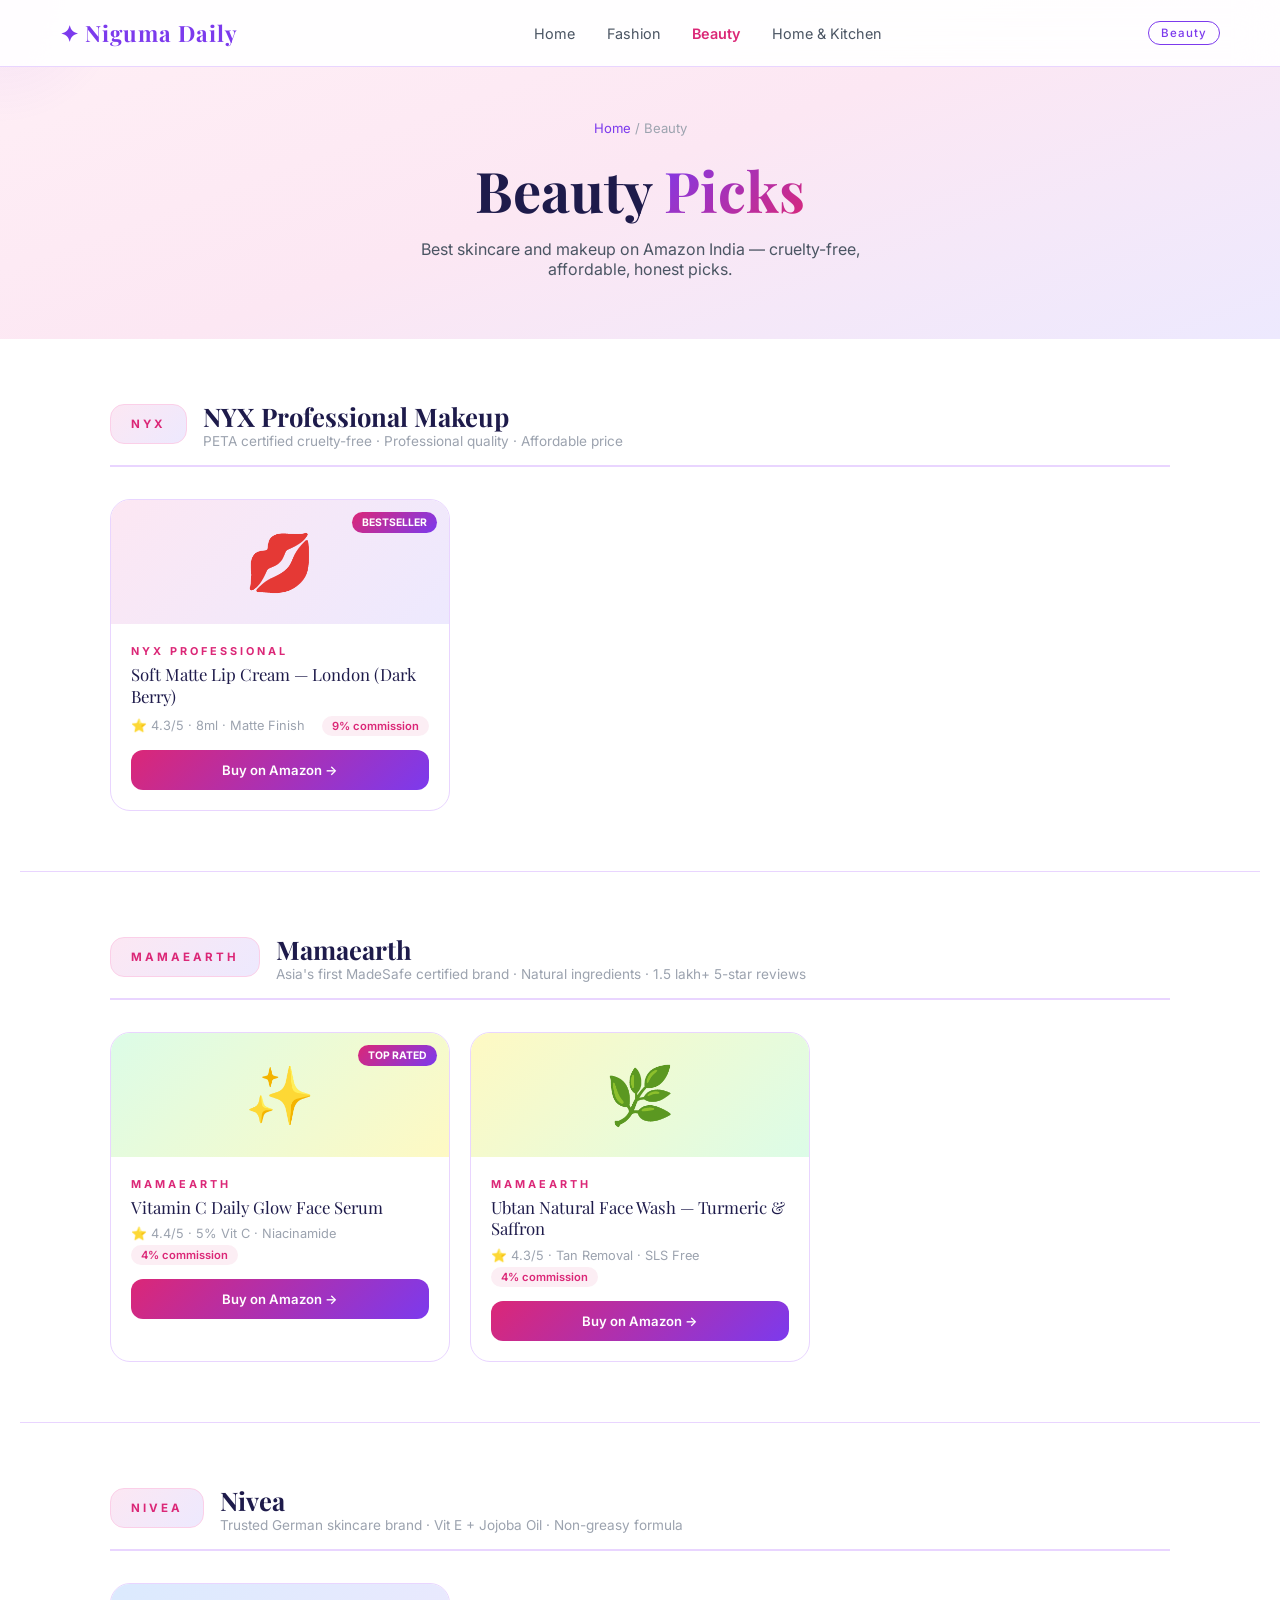
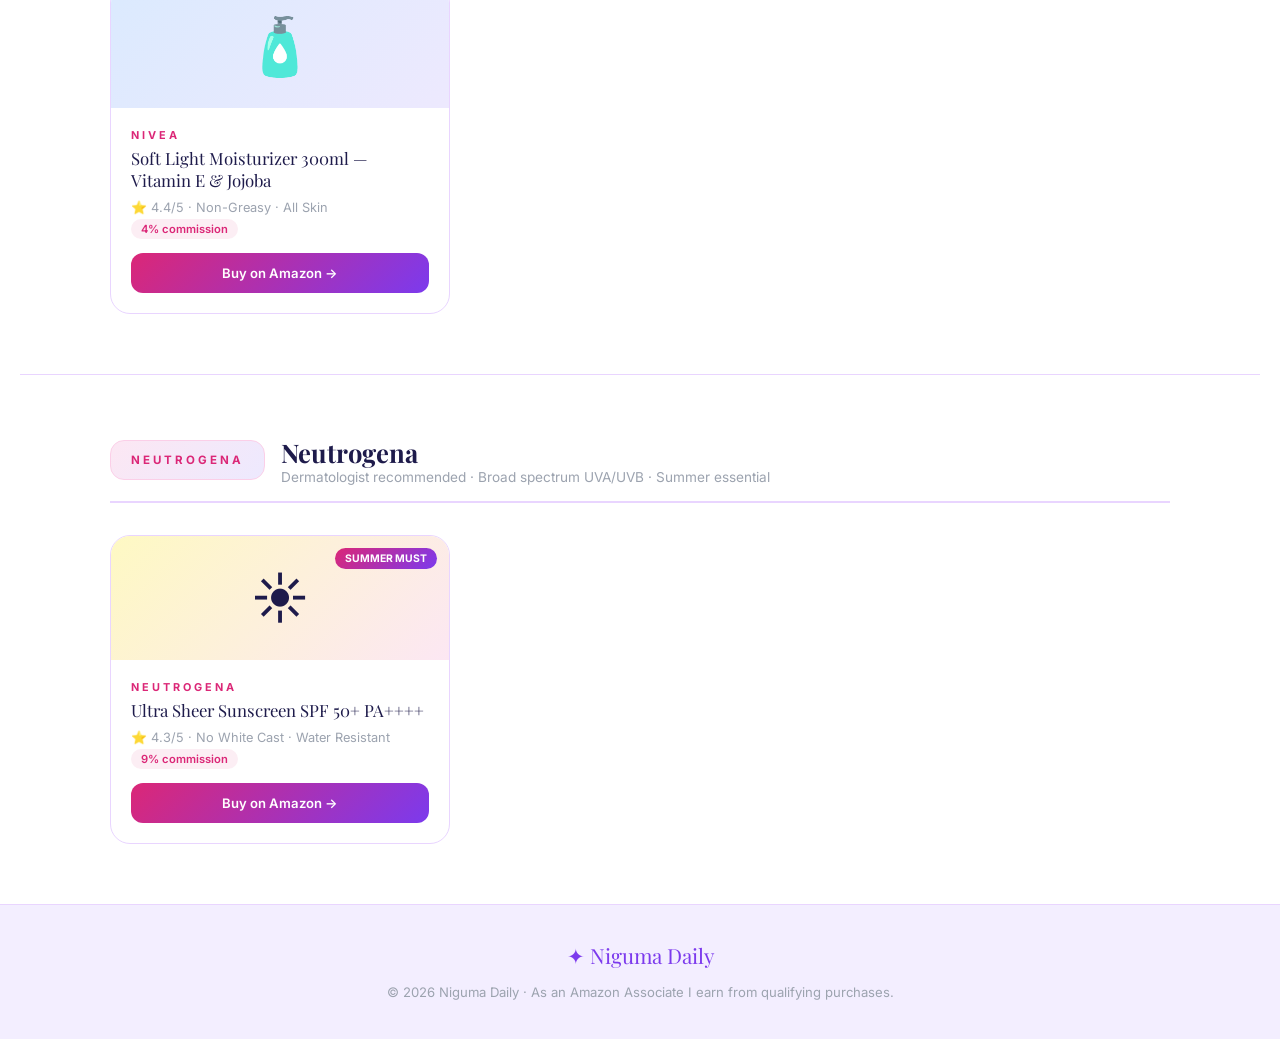
==== beauty.html @ 73a8479a "Complete website rebuild: Fashion, Beauty, Home & Kitchen categories with 15 affiliate products" ====
<!DOCTYPE html>
<html lang="en">
<head>
    <meta charset="UTF-8">
    <meta name="viewport" content="width=device-width, initial-scale=1.0">
    <title>Beauty Picks — NYX, Mamaearth, Nivea | Niguma Daily</title>
    <meta name="description" content="Best beauty products on Amazon India — NYX, Mamaearth, Nivea, Neutrogena. Honest reviews by Niguma.">
    <link href="https://fonts.googleapis.com/css2?family=Playfair+Display:ital,wght@0,400;0,700;1,400&family=Inter:wght@300;400;500;600&display=swap" rel="stylesheet">
    <link rel="stylesheet" href="./style.css">
    <style>
        .page-hero { background:linear-gradient(160deg,#fff0f6,#fce7f3,#ede9fe); padding:120px 60px 60px; text-align:center; }
        .page-hero h1 { font-family:'Playfair Display',serif; font-size:clamp(2rem,5vw,3.5rem); color:var(--text); margin:12px 0; }
        .page-hero p { color:var(--text-mid); font-size:1rem; max-width:500px; margin:0 auto; }
        .breadcrumb { color:var(--text-light); font-size:0.82rem; margin-bottom:16px; }
        .breadcrumb a { color:var(--purple); text-decoration:none; }
        .brand-section { max-width:1100px; margin:0 auto; padding:60px 20px; }
        .brand-header { display:flex; align-items:center; gap:16px; margin-bottom:32px; padding-bottom:16px; border-bottom:2px solid var(--border); }
        .brand-logo { background:linear-gradient(135deg,#fce7f3,var(--purple-light)); border:1.5px solid #fbcfe8; border-radius:14px; padding:12px 20px; font-size:0.72rem; letter-spacing:3px; color:var(--pink); font-weight:700; }
        .brand-info h2 { font-family:'Playfair Display',serif; font-size:1.6rem; color:var(--text); }
        .brand-info p { color:var(--text-light); font-size:0.85rem; }
        .products-grid { display:grid; grid-template-columns:repeat(auto-fill,minmax(260px,1fr)); gap:20px; }
        .prod-card { background:#fff; border:1.5px solid var(--border); border-radius:20px; overflow:hidden; transition:all 0.3s; }
        .prod-card:hover { transform:translateY(-5px); box-shadow:0 12px 36px rgba(219,39,119,0.1); border-color:var(--pink); }
        .pc-img { padding:28px; text-align:center; background:linear-gradient(135deg,#fce7f3,var(--purple-light)); position:relative; }
        .pc-emoji { font-size:3.5rem; display:block; }
        .pc-badge { position:absolute; top:12px; right:12px; background:linear-gradient(135deg,var(--pink),var(--purple)); color:#fff; font-size:0.65rem; padding:4px 10px; border-radius:50px; font-weight:700; }
        .pc-body { padding:20px; }
        .pc-brand { font-size:0.68rem; letter-spacing:3px; color:var(--pink); font-weight:700; margin-bottom:6px; }
        .pc-name { font-family:'Playfair Display',serif; font-size:1.05rem; color:var(--text); margin-bottom:8px; line-height:1.3; }
        .pc-meta { display:flex; justify-content:space-between; align-items:center; margin-bottom:14px; flex-wrap:wrap; gap:4px; }
        .pc-rating { font-size:0.8rem; color:var(--text-light); }
        .pc-commission { background:rgba(219,39,119,0.08); color:var(--pink); font-size:0.7rem; padding:3px 10px; border-radius:50px; font-weight:600; }
        .pc-buy { display:block; background:linear-gradient(135deg,var(--pink),var(--purple)); color:#fff; padding:12px; border-radius:12px; text-decoration:none; font-size:0.82rem; font-weight:600; text-align:center; }
        .divider { border:none; border-top:1px solid var(--border); margin:0 20px; }
        @media(max-width:768px) { .page-hero{padding:100px 20px 40px;} .brand-section{padding:40px 16px;} .products-grid{grid-template-columns:1fr 1fr; gap:12px;} .pc-img{padding:20px;} .pc-body{padding:14px;} }
        @media(max-width:400px) { .products-grid{grid-template-columns:1fr;} }
    </style>
</head>
<body>
<div class="cursor-glow" id="cursorGlow"></div>
<nav class="navbar" id="navbar">
    <div class="nav-logo">✦ Niguma Daily</div>
    <div class="nav-links">
        <a href="./index.html">Home</a>
        <a href="./fashion.html">Fashion</a>
        <a href="./beauty.html" style="color:var(--pink);font-weight:600;">Beauty</a>
        <a href="./home.html">Home & Kitchen</a>
    </div>
    <div class="nav-tag">Beauty</div>
</nav>

<div class="page-hero">
    <div class="breadcrumb"><a href="./index.html">Home</a> / Beauty</div>
    <h1>Beauty <span class="gradient-text">Picks</span></h1>
    <p>Best skincare and makeup on Amazon India — cruelty-free, affordable, honest picks.</p>
</div>

<!-- NYX -->
<div id="nyx" class="brand-section">
    <div class="brand-header">
        <div class="brand-logo">NYX</div>
        <div class="brand-info">
            <h2>NYX Professional Makeup</h2>
            <p>PETA certified cruelty-free · Professional quality · Affordable price</p>
        </div>
    </div>
    <div class="products-grid">
        <div class="prod-card">
            <div class="pc-img"><span class="pc-emoji">💋</span><span class="pc-badge">BESTSELLER</span></div>
            <div class="pc-body">
                <div class="pc-brand">NYX PROFESSIONAL</div>
                <div class="pc-name">Soft Matte Lip Cream — London (Dark Berry)</div>
                <div class="pc-meta"><span class="pc-rating">⭐ 4.3/5 · 8ml · Matte Finish</span><span class="pc-commission">9% commission</span></div>
                <a href="https://www.amazon.in/dp/B004LXHEX8?tag=animesh03d5-21" target="_blank" rel="nofollow" class="pc-buy">Buy on Amazon →</a>
            </div>
        </div>
    </div>
</div>

<hr class="divider">

<!-- MAMAEARTH -->
<div id="mamaearth" class="brand-section">
    <div class="brand-header">
        <div class="brand-logo">MAMAEARTH</div>
        <div class="brand-info">
            <h2>Mamaearth</h2>
            <p>Asia's first MadeSafe certified brand · Natural ingredients · 1.5 lakh+ 5-star reviews</p>
        </div>
    </div>
    <div class="products-grid">
        <div class="prod-card">
            <div class="pc-img" style="background:linear-gradient(135deg,#dcfce7,#fef9c3);"><span class="pc-emoji">✨</span><span class="pc-badge">TOP RATED</span></div>
            <div class="pc-body">
                <div class="pc-brand">MAMAEARTH</div>
                <div class="pc-name">Vitamin C Daily Glow Face Serum</div>
                <div class="pc-meta"><span class="pc-rating">⭐ 4.4/5 · 5% Vit C · Niacinamide</span><span class="pc-commission">4% commission</span></div>
                <a href="https://www.amazon.in/dp/B0BSQC8H7J?tag=animesh03d5-21" target="_blank" rel="nofollow" class="pc-buy">Buy on Amazon →</a>
            </div>
        </div>
        <div class="prod-card">
            <div class="pc-img" style="background:linear-gradient(135deg,#fef9c3,#dcfce7);"><span class="pc-emoji">🌿</span></div>
            <div class="pc-body">
                <div class="pc-brand">MAMAEARTH</div>
                <div class="pc-name">Ubtan Natural Face Wash — Turmeric & Saffron</div>
                <div class="pc-meta"><span class="pc-rating">⭐ 4.3/5 · Tan Removal · SLS Free</span><span class="pc-commission">4% commission</span></div>
                <a href="https://www.amazon.in/dp/B07FPV716J?tag=animesh03d5-21" target="_blank" rel="nofollow" class="pc-buy">Buy on Amazon →</a>
            </div>
        </div>
    </div>
</div>

<hr class="divider">

<!-- NIVEA -->
<div id="nivea" class="brand-section">
    <div class="brand-header">
        <div class="brand-logo">NIVEA</div>
        <div class="brand-info">
            <h2>Nivea</h2>
            <p>Trusted German skincare brand · Vit E + Jojoba Oil · Non-greasy formula</p>
        </div>
    </div>
    <div class="products-grid">
        <div class="prod-card">
            <div class="pc-img" style="background:linear-gradient(135deg,#dbeafe,#ede9fe);"><span class="pc-emoji">🧴</span></div>
            <div class="pc-body">
                <div class="pc-brand">NIVEA</div>
                <div class="pc-name">Soft Light Moisturizer 300ml — Vitamin E & Jojoba</div>
                <div class="pc-meta"><span class="pc-rating">⭐ 4.4/5 · Non-Greasy · All Skin</span><span class="pc-commission">4% commission</span></div>
                <a href="https://www.amazon.in/dp/B003ET0D2O?tag=animesh03d5-21" target="_blank" rel="nofollow" class="pc-buy">Buy on Amazon →</a>
            </div>
        </div>
    </div>
</div>

<hr class="divider">

<!-- NEUTROGENA -->
<div id="neutrogena" class="brand-section">
    <div class="brand-header">
        <div class="brand-logo">NEUTROGENA</div>
        <div class="brand-info">
            <h2>Neutrogena</h2>
            <p>Dermatologist recommended · Broad spectrum UVA/UVB · Summer essential</p>
        </div>
    </div>
    <div class="products-grid">
        <div class="prod-card">
            <div class="pc-img" style="background:linear-gradient(135deg,#fef9c3,#fce7f3);"><span class="pc-emoji">☀️</span><span class="pc-badge">SUMMER MUST</span></div>
            <div class="pc-body">
                <div class="pc-brand">NEUTROGENA</div>
                <div class="pc-name">Ultra Sheer Sunscreen SPF 50+ PA++++</div>
                <div class="pc-meta"><span class="pc-rating">⭐ 4.3/5 · No White Cast · Water Resistant</span><span class="pc-commission">9% commission</span></div>
                <a href="https://www.amazon.in/dp/B082PFY9S7?tag=animesh03d5-21" target="_blank" rel="nofollow" class="pc-buy">Buy on Amazon →</a>
            </div>
        </div>
    </div>
</div>

<footer>
    <div class="footer-logo">✦ Niguma Daily</div>
    <p>© 2026 Niguma Daily · As an Amazon Associate I earn from qualifying purchases.</p>
</footer>
<script src="./script.js"></script>
</body>
</html>
---- style.css ----
/* ===== NIGUMA DAILY — LIGHT THEME + MOBILE OPTIMIZED ===== */
@import url('https://fonts.googleapis.com/css2?family=Playfair+Display:ital,wght@0,400;0,700;1,400&family=Inter:wght@300;400;500;600&display=swap');

* { margin: 0; padding: 0; box-sizing: border-box; }

:root {
    --purple: #7c3aed;
    --purple-mid: #9333ea;
    --purple-light: #ede9fe;
    --pink: #db2777;
    --bg: #ffffff;
    --bg2: #faf8ff;
    --bg3: #f3eeff;
    --text: #1e1b4b;
    --text-mid: #4b5563;
    --text-light: #9ca3af;
    --border: #e9d5ff;
    --shadow: rgba(124,58,237,0.1);
}

html { scroll-behavior: smooth; }

body {
    font-family: 'Inter', sans-serif;
    background: var(--bg);
    color: var(--text);
    overflow-x: hidden;
}

/* ===== NAVBAR ===== */
.navbar {
    display: flex; align-items: center; justify-content: space-between;
    padding: 18px 60px;
    position: fixed; top: 0; left: 0; right: 0; z-index: 1000;
    background: rgba(255,255,255,0.92);
    backdrop-filter: blur(20px);
    border-bottom: 1px solid var(--border);
    transition: all 0.3s;
}
.navbar.scrolled { padding: 12px 60px; box-shadow: 0 4px 20px var(--shadow); }

.nav-logo {
    font-family: 'Playfair Display', serif;
    font-size: 1.4rem; color: var(--purple);
    letter-spacing: 1px; font-weight: 700;
}

.nav-links a {
    color: var(--text-mid); text-decoration: none;
    margin-left: 28px; font-size: 0.9rem;
    transition: color 0.2s;
}
.nav-links a:hover { color: var(--purple); }

.nav-tag {
    font-size: 0.72rem; color: var(--purple);
    border: 1px solid var(--purple);
    padding: 4px 12px; border-radius: 50px;
    letter-spacing: 1px; font-weight: 500;
}

/* ===== HERO ===== */
.hero {
    min-height: 100vh;
    display: flex; align-items: center; justify-content: center;
    text-align: center; position: relative; overflow: hidden;
    background: linear-gradient(160deg, #faf8ff 0%, #f3eeff 50%, #fce7f3 100%);
    padding: 100px 20px 60px;
}

.hero-bg-orb { position: absolute; border-radius: 50%; filter: blur(80px); pointer-events: none; }
.orb1 { width: 400px; height: 400px; background: rgba(124,58,237,0.12); top: -50px; left: -100px; }
.orb2 { width: 350px; height: 350px; background: rgba(219,39,119,0.08); bottom: 0; right: -80px; }
.orb3 { width: 250px; height: 250px; background: rgba(167,139,250,0.1); top: 30%; left: 50%; transform: translateX(-50%); }

.hero-content { position: relative; z-index: 1; max-width: 700px; }

.hero-badge {
    display: inline-block;
    background: rgba(124,58,237,0.1);
    border: 1px solid rgba(124,58,237,0.25);
    color: var(--purple); font-size: 0.78rem;
    padding: 6px 18px; border-radius: 50px;
    letter-spacing: 2px; margin-bottom: 24px;
    font-weight: 500;
}

.hero-title {
    font-family: 'Playfair Display', serif;
    font-size: clamp(2.6rem, 6vw, 5rem);
    color: var(--text); line-height: 1.15;
    margin-bottom: 20px;
}

.gradient-text {
    background: linear-gradient(135deg, var(--purple), var(--pink));
    -webkit-background-clip: text;
    -webkit-text-fill-color: transparent;
    background-clip: text;
}

.hero-sub {
    color: var(--text-mid); font-size: 1.05rem; font-weight: 300;
    max-width: 500px; margin: 0 auto 32px; line-height: 1.7;
}

.hero-btns { display: flex; gap: 12px; justify-content: center; flex-wrap: wrap; }

.btn-primary {
    background: linear-gradient(135deg, var(--purple), var(--pink));
    color: #fff; padding: 14px 30px;
    border-radius: 50px; text-decoration: none;
    font-size: 0.92rem; font-weight: 600;
    transition: transform 0.2s, box-shadow 0.2s;
    box-shadow: 0 4px 20px rgba(124,58,237,0.3);
}
.btn-primary:hover { transform: translateY(-2px); box-shadow: 0 8px 30px rgba(124,58,237,0.4); }

.btn-ghost {
    color: var(--purple); text-decoration: none;
    padding: 14px 24px; border-radius: 50px;
    border: 1.5px solid var(--purple); font-size: 0.92rem;
    font-weight: 500; transition: all 0.2s;
}
.btn-ghost:hover { background: var(--purple-light); }

.hero-scroll {
    position: absolute; bottom: 24px; left: 50%; transform: translateX(-50%);
    color: var(--text-light); font-size: 0.72rem; letter-spacing: 3px;
    animation: bounce 2s infinite;
}

/* ===== SECTIONS ===== */
.section { padding: 80px 60px; background: var(--bg2); }

.section-header { text-align: center; margin-bottom: 50px; }

.section-tag {
    font-size: 0.72rem; letter-spacing: 3px;
    color: var(--purple); text-transform: uppercase; font-weight: 600;
}

.section-title {
    font-family: 'Playfair Display', serif;
    font-size: 2.2rem; color: var(--text);
    margin: 10px 0 8px;
}

.section-sub { color: var(--text-mid); font-size: 0.92rem; }

/* ===== SINGLE PRODUCT ===== */
.single-product {
    display: grid;
    grid-template-columns: 1fr 1fr;
    gap: 50px; max-width: 980px;
    margin: 0 auto; align-items: center;
}

.product-visual { display: flex; flex-direction: column; gap: 14px; }

.product-img-box {
    background: linear-gradient(135deg, var(--purple-light), #fce7f3);
    border: 1.5px solid var(--border);
    border-radius: 24px; padding: 36px 28px;
    text-align: center; position: relative; overflow: hidden;
    box-shadow: 0 8px 32px var(--shadow);
}

.product-img-box::before {
    content: '';
    position: absolute; width: 180px; height: 180px;
    background: radial-gradient(circle, rgba(124,58,237,0.1) 0%, transparent 70%);
    border-radius: 50%; top: -40px; right: -40px;
}

.product-brand {
    font-size: 0.7rem; letter-spacing: 4px;
    color: var(--purple); margin-bottom: 16px; font-weight: 700;
}

.product-label {
    color: var(--text); font-family: 'Playfair Display', serif;
    font-size: 1rem; margin: 14px 0 8px;
}

.product-sizes { color: var(--text-light); font-size: 0.8rem; letter-spacing: 2px; }

.product-badge-row {
    display: flex; gap: 8px; flex-wrap: wrap; justify-content: center;
}

.pbadge {
    background: #fff; border: 1px solid var(--border);
    color: var(--purple); font-size: 0.7rem;
    padding: 4px 12px; border-radius: 50px; font-weight: 500;
}

/* PRODUCT DETAILS */
.product-rating { display: flex; align-items: center; gap: 10px; margin-bottom: 16px; flex-wrap: wrap; }
.stars { font-size: 1rem; }
.rating-num { font-size: 1rem; color: var(--text); font-weight: 600; }
.rating-label { color: var(--text-light); font-size: 0.8rem; }

.product-name {
    font-family: 'Playfair Display', serif;
    font-size: 1.9rem; color: var(--text); margin-bottom: 14px; line-height: 1.2;
}

.product-desc { color: var(--text-mid); font-size: 0.93rem; line-height: 1.8; margin-bottom: 12px; }

.mini-pros {
    display: grid; grid-template-columns: 1fr 1fr;
    gap: 8px; margin: 20px 0;
}

.mini-pro { color: var(--text-mid); font-size: 0.85rem; }

.product-ctas { display: flex; gap: 12px; flex-wrap: wrap; margin-top: 24px; }

/* ===== ABOUT ===== */
.about-section {
    background: linear-gradient(160deg, var(--purple-light) 0%, #fce7f3 100%);
    padding: 80px 60px; text-align: center; position: relative; overflow: hidden;
}

.about-glow {
    position: absolute; width: 500px; height: 250px;
    background: radial-gradient(ellipse, rgba(124,58,237,0.08) 0%, transparent 70%);
    bottom: 0; left: 50%; transform: translateX(-50%);
}

.about-content { max-width: 580px; margin: 0 auto; position: relative; z-index: 1; }

.about-badge {
    display: inline-block; color: var(--purple);
    font-size: 0.72rem; letter-spacing: 3px; margin-bottom: 18px; font-weight: 600;
}

.about-content h2 {
    font-family: 'Playfair Display', serif;
    font-size: 2.5rem; color: var(--text); margin-bottom: 18px;
}

.about-content p { color: var(--text-mid); font-size: 0.97rem; margin-bottom: 14px; line-height: 1.8; }

.disclaimer {
    background: rgba(255,255,255,0.6);
    border: 1px solid var(--border); border-radius: 12px; padding: 14px;
    font-size: 0.83rem !important; color: var(--text-light) !important;
}

.social-row { display: flex; gap: 10px; justify-content: center; margin-top: 24px; flex-wrap: wrap; }

.social-pill {
    color: var(--purple); text-decoration: none;
    border: 1.5px solid var(--purple); padding: 10px 20px;
    border-radius: 50px; font-size: 0.85rem; font-weight: 500;
    background: rgba(255,255,255,0.5); transition: all 0.2s;
}
.social-pill:hover { background: var(--purple); color: #fff; }

/* ===== FOOTER ===== */
footer {
    background: var(--bg3);
    text-align: center; padding: 36px 20px;
    border-top: 1px solid var(--border);
}

.footer-logo {
    font-family: 'Playfair Display', serif;
    font-size: 1.3rem; color: var(--purple); margin-bottom: 12px;
}

footer p { color: var(--text-light); font-size: 0.82rem; line-height: 1.7; }

/* ===== CURSOR GLOW ===== */
.cursor-glow {
    width: 250px; height: 250px;
    background: radial-gradient(circle, rgba(124,58,237,0.08) 0%, transparent 70%);
    position: fixed; border-radius: 50%;
    pointer-events: none; z-index: 0;
    transform: translate(-50%, -50%);
    transition: all 0.1s ease;
}

/* ===== ANIMATIONS ===== */
@keyframes fadeDown {
    from { opacity: 0; transform: translateY(-16px); }
    to { opacity: 1; transform: translateY(0); }
}

@keyframes bounce {
    0%, 100% { transform: translateX(-50%) translateY(0); }
    50% { transform: translateX(-50%) translateY(6px); }
}

/* ===== MOBILE — PHONE FIRST ===== */
@media (max-width: 768px) {
    /* Navbar */
    .navbar { padding: 14px 20px; }
    .navbar.scrolled { padding: 10px 20px; }
    .nav-links { display: none; }
    .nav-tag { font-size: 0.65rem; padding: 3px 10px; }

    /* Hero */
    .hero { padding: 90px 20px 50px; min-height: auto; }
    .hero-title { font-size: 2.2rem; }
    .hero-sub { font-size: 0.95rem; }
    .hero-btns { flex-direction: column; align-items: center; }
    .btn-primary, .btn-ghost { width: 100%; max-width: 280px; text-align: center; }
    .orb1 { width: 200px; height: 200px; }
    .orb2 { width: 180px; height: 180px; }

    /* Sections */
    .section { padding: 50px 20px; }
    .section-title { font-size: 1.8rem; }

    /* Single Product */
    .single-product { grid-template-columns: 1fr; gap: 28px; }
    .product-img-box { padding: 28px 20px; }
    .product-name { font-size: 1.6rem; }
    .mini-pros { grid-template-columns: 1fr; }
    .product-ctas { flex-direction: column; }
    .product-ctas a { text-align: center; }

    /* About */
    .about-section { padding: 50px 20px; }
    .about-content h2 { font-size: 2rem; }

    /* Footer */
    footer { padding: 28px 16px; }
    .cursor-glow { display: none; }
}

@media (max-width: 400px) {
    .hero-title { font-size: 1.9rem; }
    .nav-logo { font-size: 1.1rem; }
    .section-title { font-size: 1.6rem; }
    .about-content h2 { font-size: 1.7rem; }
}
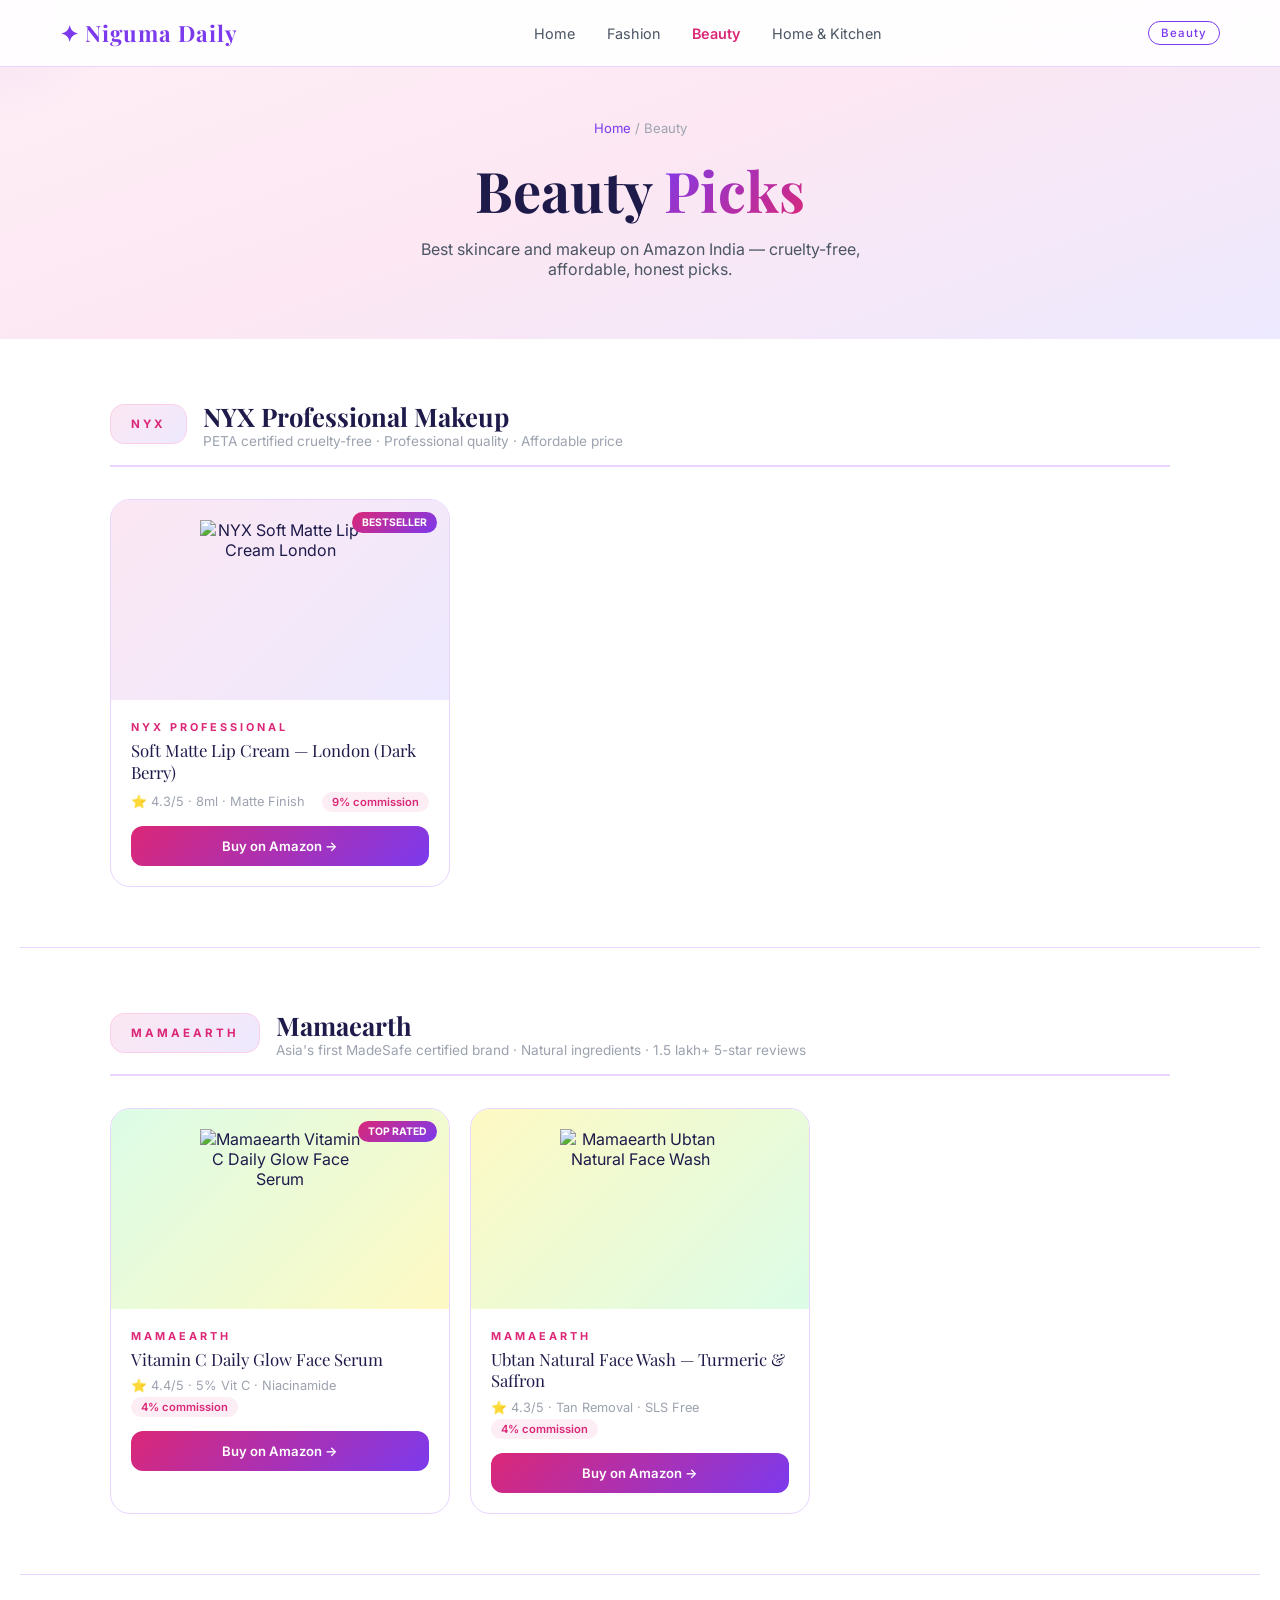
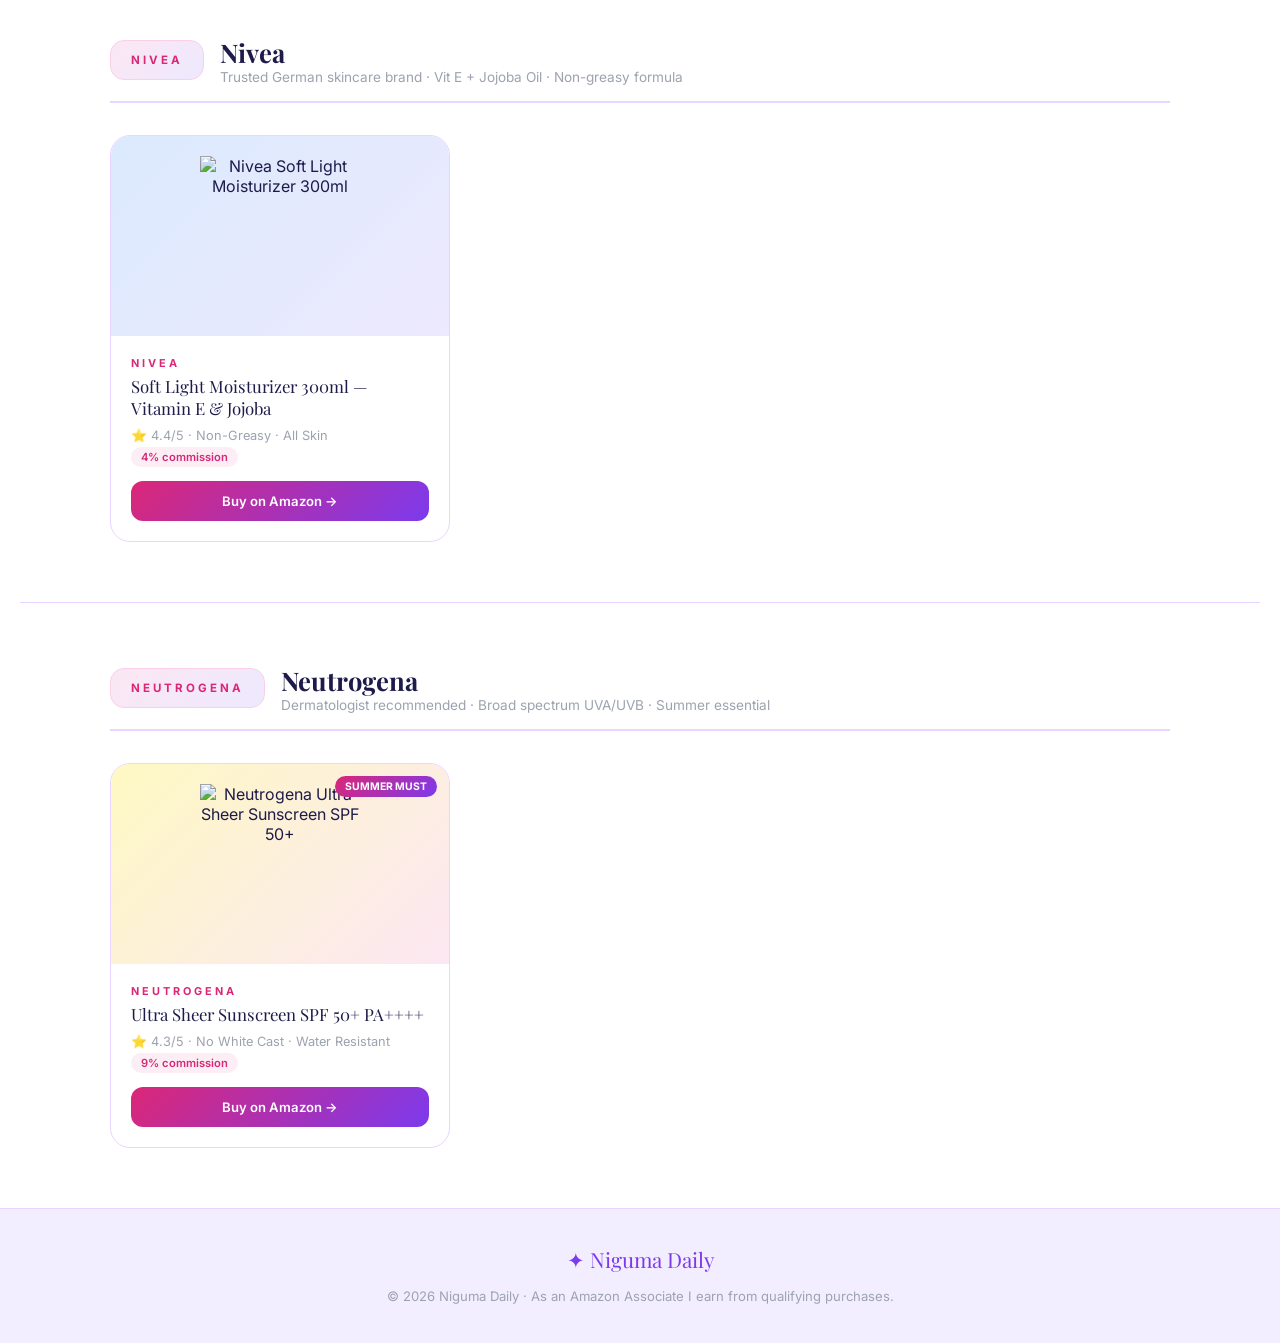
==== commit 46ffea84: "Replace emojis with real Amazon product images via affiliate widget" ====
--- a/beauty.html
+++ b/beauty.html
@@ -21,8 +21,8 @@
         .products-grid { display:grid; grid-template-columns:repeat(auto-fill,minmax(260px,1fr)); gap:20px; }
         .prod-card { background:#fff; border:1.5px solid var(--border); border-radius:20px; overflow:hidden; transition:all 0.3s; }
         .prod-card:hover { transform:translateY(-5px); box-shadow:0 12px 36px rgba(219,39,119,0.1); border-color:var(--pink); }
-        .pc-img { padding:28px; text-align:center; background:linear-gradient(135deg,#fce7f3,var(--purple-light)); position:relative; }
-        .pc-emoji { font-size:3.5rem; display:block; }
+        .pc-img { padding:20px; text-align:center; background:linear-gradient(135deg,#fce7f3,var(--purple-light)); position:relative; min-height:180px; display:flex; align-items:center; justify-content:center; }
+        .pc-img img { width:160px; height:160px; object-fit:contain; display:block; margin:0 auto; }
         .pc-badge { position:absolute; top:12px; right:12px; background:linear-gradient(135deg,var(--pink),var(--purple)); color:#fff; font-size:0.65rem; padding:4px 10px; border-radius:50px; font-weight:700; }
         .pc-body { padding:20px; }
         .pc-brand { font-size:0.68rem; letter-spacing:3px; color:var(--pink); font-weight:700; margin-bottom:6px; }
@@ -66,7 +66,10 @@
     </div>
     <div class="products-grid">
         <div class="prod-card">
-            <div class="pc-img"><span class="pc-emoji">💋</span><span class="pc-badge">BESTSELLER</span></div>
+            <div class="pc-img">
+                <img src="https://ws-in.amazon-adsystem.com/widgets/q?_encoding=UTF8&ASIN=B004LXHEX8&Format=_SL250_&ID=AsinImage&MarketPlace=IN&ServiceVersion=20070822&WS=1&tag=animesh03d5-21" alt="NYX Soft Matte Lip Cream London">
+                <span class="pc-badge">BESTSELLER</span>
+            </div>
             <div class="pc-body">
                 <div class="pc-brand">NYX PROFESSIONAL</div>
                 <div class="pc-name">Soft Matte Lip Cream — London (Dark Berry)</div>
@@ -90,7 +93,10 @@
     </div>
     <div class="products-grid">
         <div class="prod-card">
-            <div class="pc-img" style="background:linear-gradient(135deg,#dcfce7,#fef9c3);"><span class="pc-emoji">✨</span><span class="pc-badge">TOP RATED</span></div>
+            <div class="pc-img" style="background:linear-gradient(135deg,#dcfce7,#fef9c3);">
+                <img src="https://ws-in.amazon-adsystem.com/widgets/q?_encoding=UTF8&ASIN=B0BSQC8H7J&Format=_SL250_&ID=AsinImage&MarketPlace=IN&ServiceVersion=20070822&WS=1&tag=animesh03d5-21" alt="Mamaearth Vitamin C Daily Glow Face Serum">
+                <span class="pc-badge">TOP RATED</span>
+            </div>
             <div class="pc-body">
                 <div class="pc-brand">MAMAEARTH</div>
                 <div class="pc-name">Vitamin C Daily Glow Face Serum</div>
@@ -99,7 +105,9 @@
             </div>
         </div>
         <div class="prod-card">
-            <div class="pc-img" style="background:linear-gradient(135deg,#fef9c3,#dcfce7);"><span class="pc-emoji">🌿</span></div>
+            <div class="pc-img" style="background:linear-gradient(135deg,#fef9c3,#dcfce7);">
+                <img src="https://ws-in.amazon-adsystem.com/widgets/q?_encoding=UTF8&ASIN=B07FPV716J&Format=_SL250_&ID=AsinImage&MarketPlace=IN&ServiceVersion=20070822&WS=1&tag=animesh03d5-21" alt="Mamaearth Ubtan Natural Face Wash">
+            </div>
             <div class="pc-body">
                 <div class="pc-brand">MAMAEARTH</div>
                 <div class="pc-name">Ubtan Natural Face Wash — Turmeric & Saffron</div>
@@ -123,7 +131,9 @@
     </div>
     <div class="products-grid">
         <div class="prod-card">
-            <div class="pc-img" style="background:linear-gradient(135deg,#dbeafe,#ede9fe);"><span class="pc-emoji">🧴</span></div>
+            <div class="pc-img" style="background:linear-gradient(135deg,#dbeafe,#ede9fe);">
+                <img src="https://ws-in.amazon-adsystem.com/widgets/q?_encoding=UTF8&ASIN=B003ET0D2O&Format=_SL250_&ID=AsinImage&MarketPlace=IN&ServiceVersion=20070822&WS=1&tag=animesh03d5-21" alt="Nivea Soft Light Moisturizer 300ml">
+            </div>
             <div class="pc-body">
                 <div class="pc-brand">NIVEA</div>
                 <div class="pc-name">Soft Light Moisturizer 300ml — Vitamin E & Jojoba</div>
@@ -147,7 +157,10 @@
     </div>
     <div class="products-grid">
         <div class="prod-card">
-            <div class="pc-img" style="background:linear-gradient(135deg,#fef9c3,#fce7f3);"><span class="pc-emoji">☀️</span><span class="pc-badge">SUMMER MUST</span></div>
+            <div class="pc-img" style="background:linear-gradient(135deg,#fef9c3,#fce7f3);">
+                <img src="https://ws-in.amazon-adsystem.com/widgets/q?_encoding=UTF8&ASIN=B082PFY9S7&Format=_SL250_&ID=AsinImage&MarketPlace=IN&ServiceVersion=20070822&WS=1&tag=animesh03d5-21" alt="Neutrogena Ultra Sheer Sunscreen SPF 50+">
+                <span class="pc-badge">SUMMER MUST</span>
+            </div>
             <div class="pc-body">
                 <div class="pc-brand">NEUTROGENA</div>
                 <div class="pc-name">Ultra Sheer Sunscreen SPF 50+ PA++++</div>
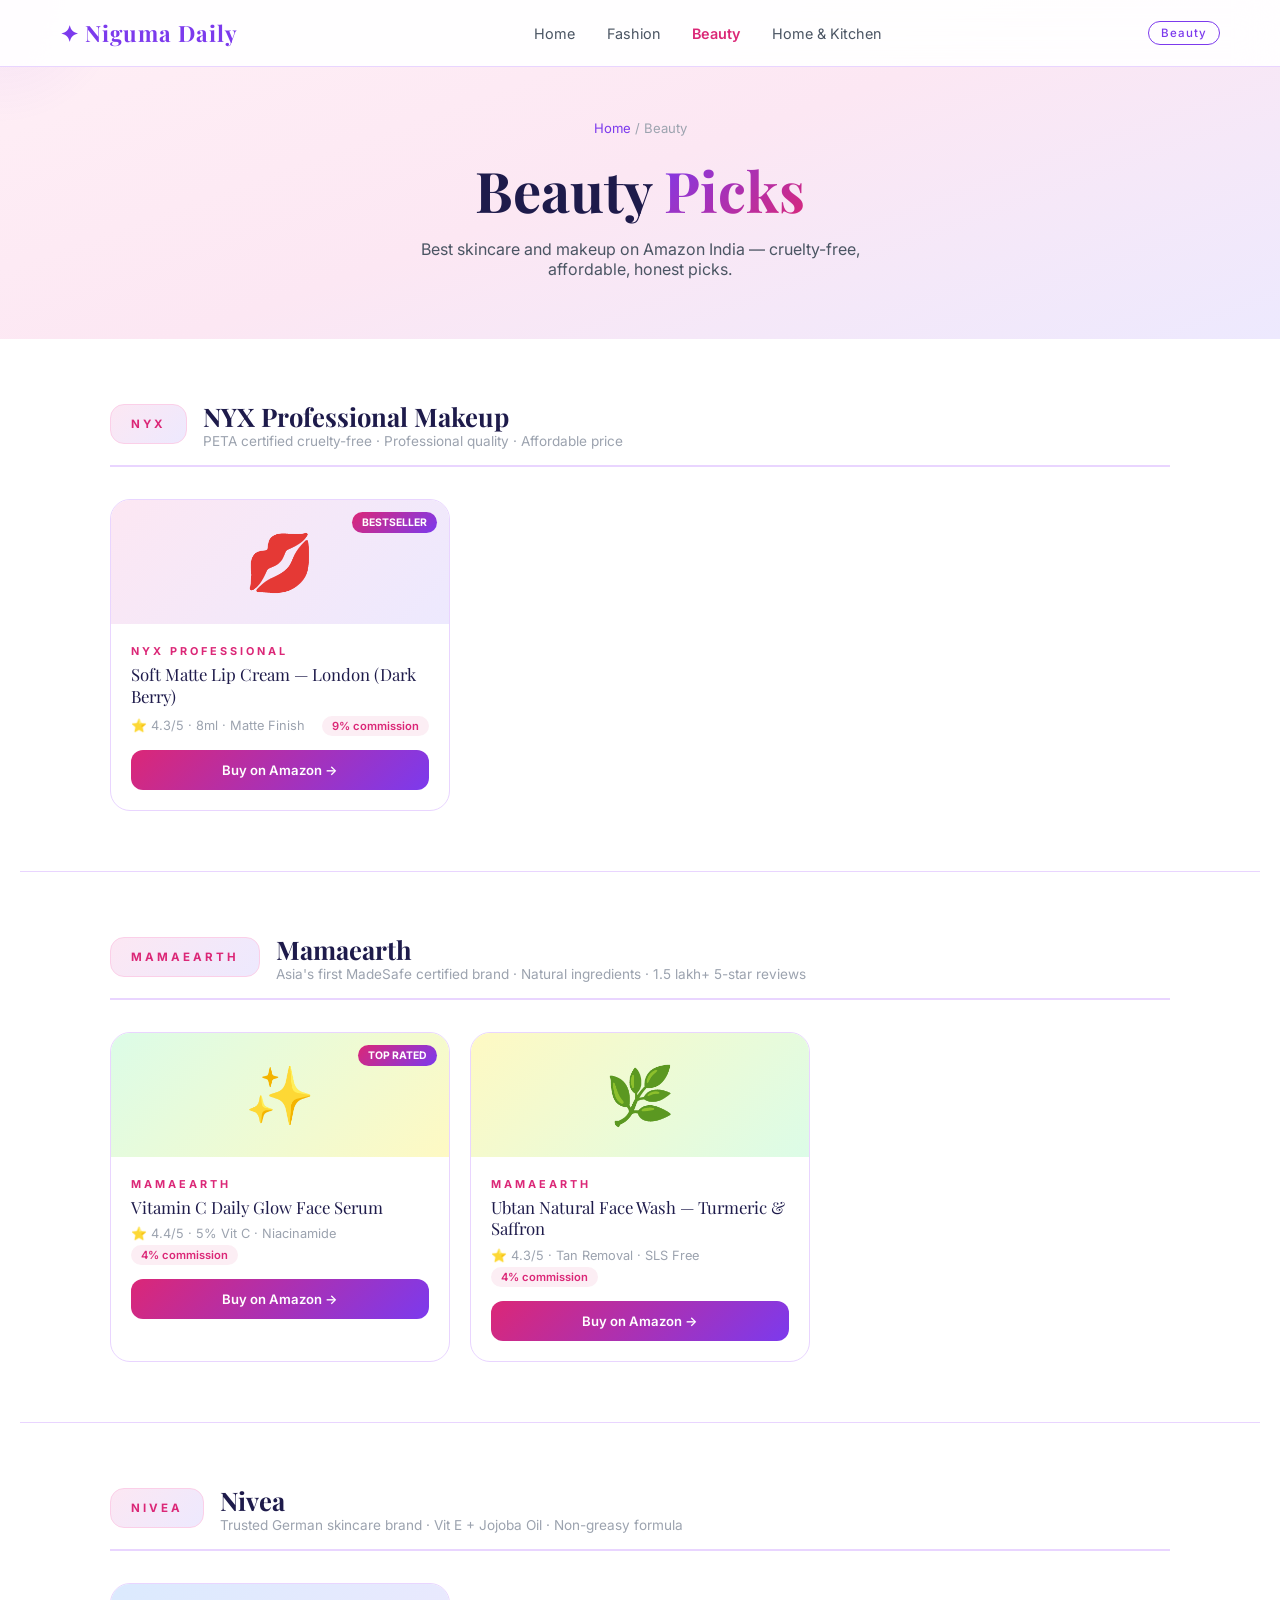
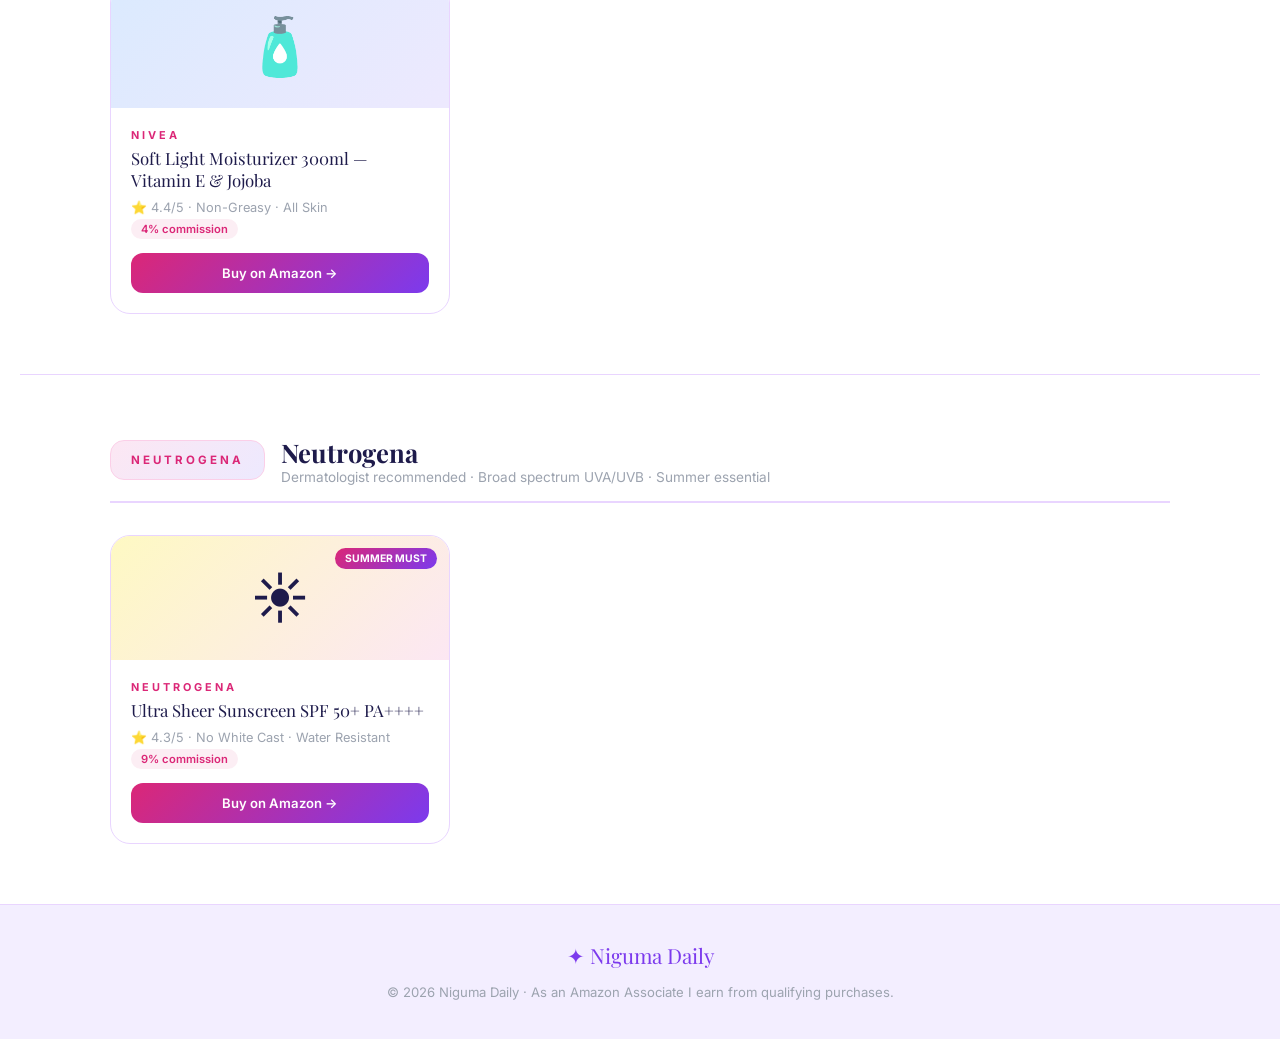
==== commit a2ecf972: "Revert to emoji icons — Amazon image domain not functional" ====
--- a/beauty.html
+++ b/beauty.html
@@ -21,8 +21,8 @@
         .products-grid { display:grid; grid-template-columns:repeat(auto-fill,minmax(260px,1fr)); gap:20px; }
         .prod-card { background:#fff; border:1.5px solid var(--border); border-radius:20px; overflow:hidden; transition:all 0.3s; }
         .prod-card:hover { transform:translateY(-5px); box-shadow:0 12px 36px rgba(219,39,119,0.1); border-color:var(--pink); }
-        .pc-img { padding:20px; text-align:center; background:linear-gradient(135deg,#fce7f3,var(--purple-light)); position:relative; min-height:180px; display:flex; align-items:center; justify-content:center; }
-        .pc-img img { width:160px; height:160px; object-fit:contain; display:block; margin:0 auto; }
+        .pc-img { padding:28px; text-align:center; background:linear-gradient(135deg,#fce7f3,var(--purple-light)); position:relative; }
+        .pc-emoji { font-size:3.5rem; display:block; }
         .pc-badge { position:absolute; top:12px; right:12px; background:linear-gradient(135deg,var(--pink),var(--purple)); color:#fff; font-size:0.65rem; padding:4px 10px; border-radius:50px; font-weight:700; }
         .pc-body { padding:20px; }
         .pc-brand { font-size:0.68rem; letter-spacing:3px; color:var(--pink); font-weight:700; margin-bottom:6px; }
@@ -66,10 +66,7 @@
     </div>
     <div class="products-grid">
         <div class="prod-card">
-            <div class="pc-img">
-                <img src="https://ws-in.amazon-adsystem.com/widgets/q?_encoding=UTF8&ASIN=B004LXHEX8&Format=_SL250_&ID=AsinImage&MarketPlace=IN&ServiceVersion=20070822&WS=1&tag=animesh03d5-21" alt="NYX Soft Matte Lip Cream London">
-                <span class="pc-badge">BESTSELLER</span>
-            </div>
+            <div class="pc-img"><span class="pc-emoji">💋</span><span class="pc-badge">BESTSELLER</span></div>
             <div class="pc-body">
                 <div class="pc-brand">NYX PROFESSIONAL</div>
                 <div class="pc-name">Soft Matte Lip Cream — London (Dark Berry)</div>
@@ -93,10 +90,7 @@
     </div>
     <div class="products-grid">
         <div class="prod-card">
-            <div class="pc-img" style="background:linear-gradient(135deg,#dcfce7,#fef9c3);">
-                <img src="https://ws-in.amazon-adsystem.com/widgets/q?_encoding=UTF8&ASIN=B0BSQC8H7J&Format=_SL250_&ID=AsinImage&MarketPlace=IN&ServiceVersion=20070822&WS=1&tag=animesh03d5-21" alt="Mamaearth Vitamin C Daily Glow Face Serum">
-                <span class="pc-badge">TOP RATED</span>
-            </div>
+            <div class="pc-img" style="background:linear-gradient(135deg,#dcfce7,#fef9c3);"><span class="pc-emoji">✨</span><span class="pc-badge">TOP RATED</span></div>
             <div class="pc-body">
                 <div class="pc-brand">MAMAEARTH</div>
                 <div class="pc-name">Vitamin C Daily Glow Face Serum</div>
@@ -105,9 +99,7 @@
             </div>
         </div>
         <div class="prod-card">
-            <div class="pc-img" style="background:linear-gradient(135deg,#fef9c3,#dcfce7);">
-                <img src="https://ws-in.amazon-adsystem.com/widgets/q?_encoding=UTF8&ASIN=B07FPV716J&Format=_SL250_&ID=AsinImage&MarketPlace=IN&ServiceVersion=20070822&WS=1&tag=animesh03d5-21" alt="Mamaearth Ubtan Natural Face Wash">
-            </div>
+            <div class="pc-img" style="background:linear-gradient(135deg,#fef9c3,#dcfce7);"><span class="pc-emoji">🌿</span></div>
             <div class="pc-body">
                 <div class="pc-brand">MAMAEARTH</div>
                 <div class="pc-name">Ubtan Natural Face Wash — Turmeric & Saffron</div>
@@ -131,9 +123,7 @@
     </div>
     <div class="products-grid">
         <div class="prod-card">
-            <div class="pc-img" style="background:linear-gradient(135deg,#dbeafe,#ede9fe);">
-                <img src="https://ws-in.amazon-adsystem.com/widgets/q?_encoding=UTF8&ASIN=B003ET0D2O&Format=_SL250_&ID=AsinImage&MarketPlace=IN&ServiceVersion=20070822&WS=1&tag=animesh03d5-21" alt="Nivea Soft Light Moisturizer 300ml">
-            </div>
+            <div class="pc-img" style="background:linear-gradient(135deg,#dbeafe,#ede9fe);"><span class="pc-emoji">🧴</span></div>
             <div class="pc-body">
                 <div class="pc-brand">NIVEA</div>
                 <div class="pc-name">Soft Light Moisturizer 300ml — Vitamin E & Jojoba</div>
@@ -157,10 +147,7 @@
     </div>
     <div class="products-grid">
         <div class="prod-card">
-            <div class="pc-img" style="background:linear-gradient(135deg,#fef9c3,#fce7f3);">
-                <img src="https://ws-in.amazon-adsystem.com/widgets/q?_encoding=UTF8&ASIN=B082PFY9S7&Format=_SL250_&ID=AsinImage&MarketPlace=IN&ServiceVersion=20070822&WS=1&tag=animesh03d5-21" alt="Neutrogena Ultra Sheer Sunscreen SPF 50+">
-                <span class="pc-badge">SUMMER MUST</span>
-            </div>
+            <div class="pc-img" style="background:linear-gradient(135deg,#fef9c3,#fce7f3);"><span class="pc-emoji">☀️</span><span class="pc-badge">SUMMER MUST</span></div>
             <div class="pc-body">
                 <div class="pc-brand">NEUTROGENA</div>
                 <div class="pc-name">Ultra Sheer Sunscreen SPF 50+ PA++++</div>
